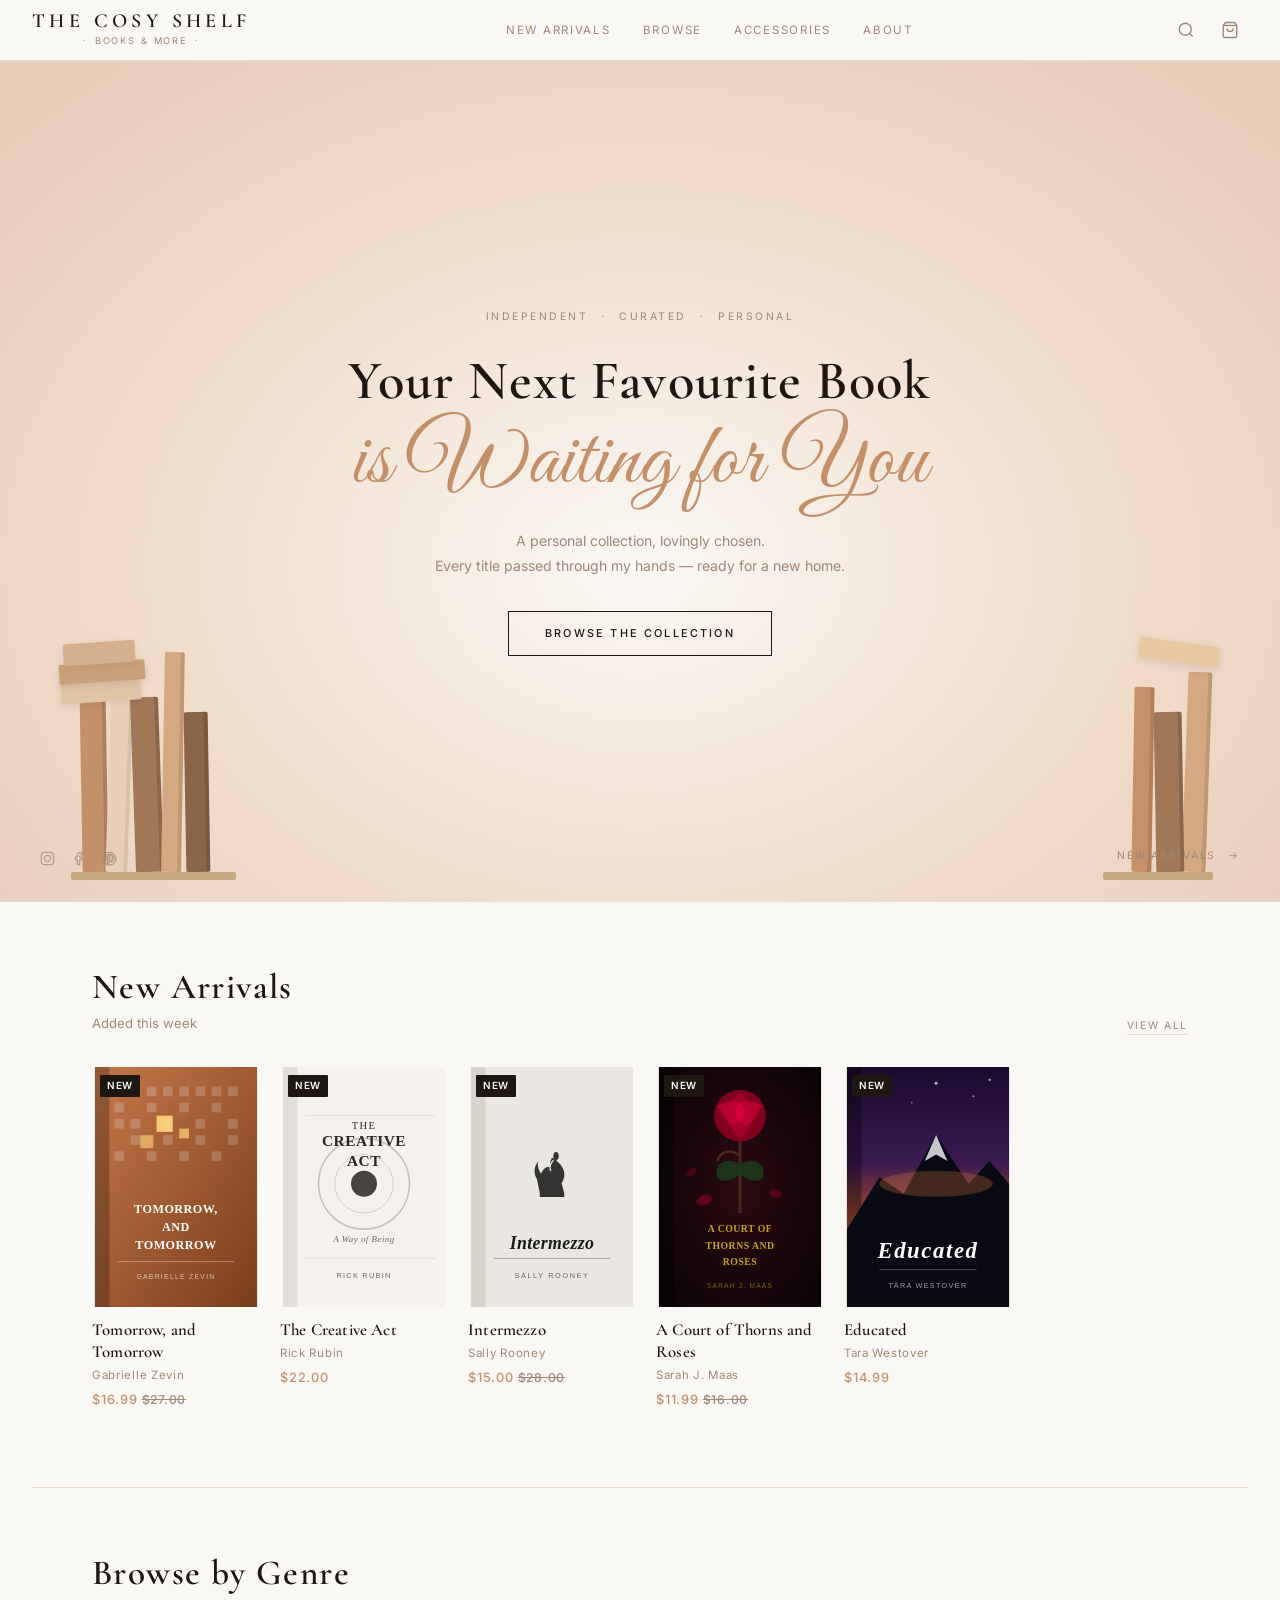
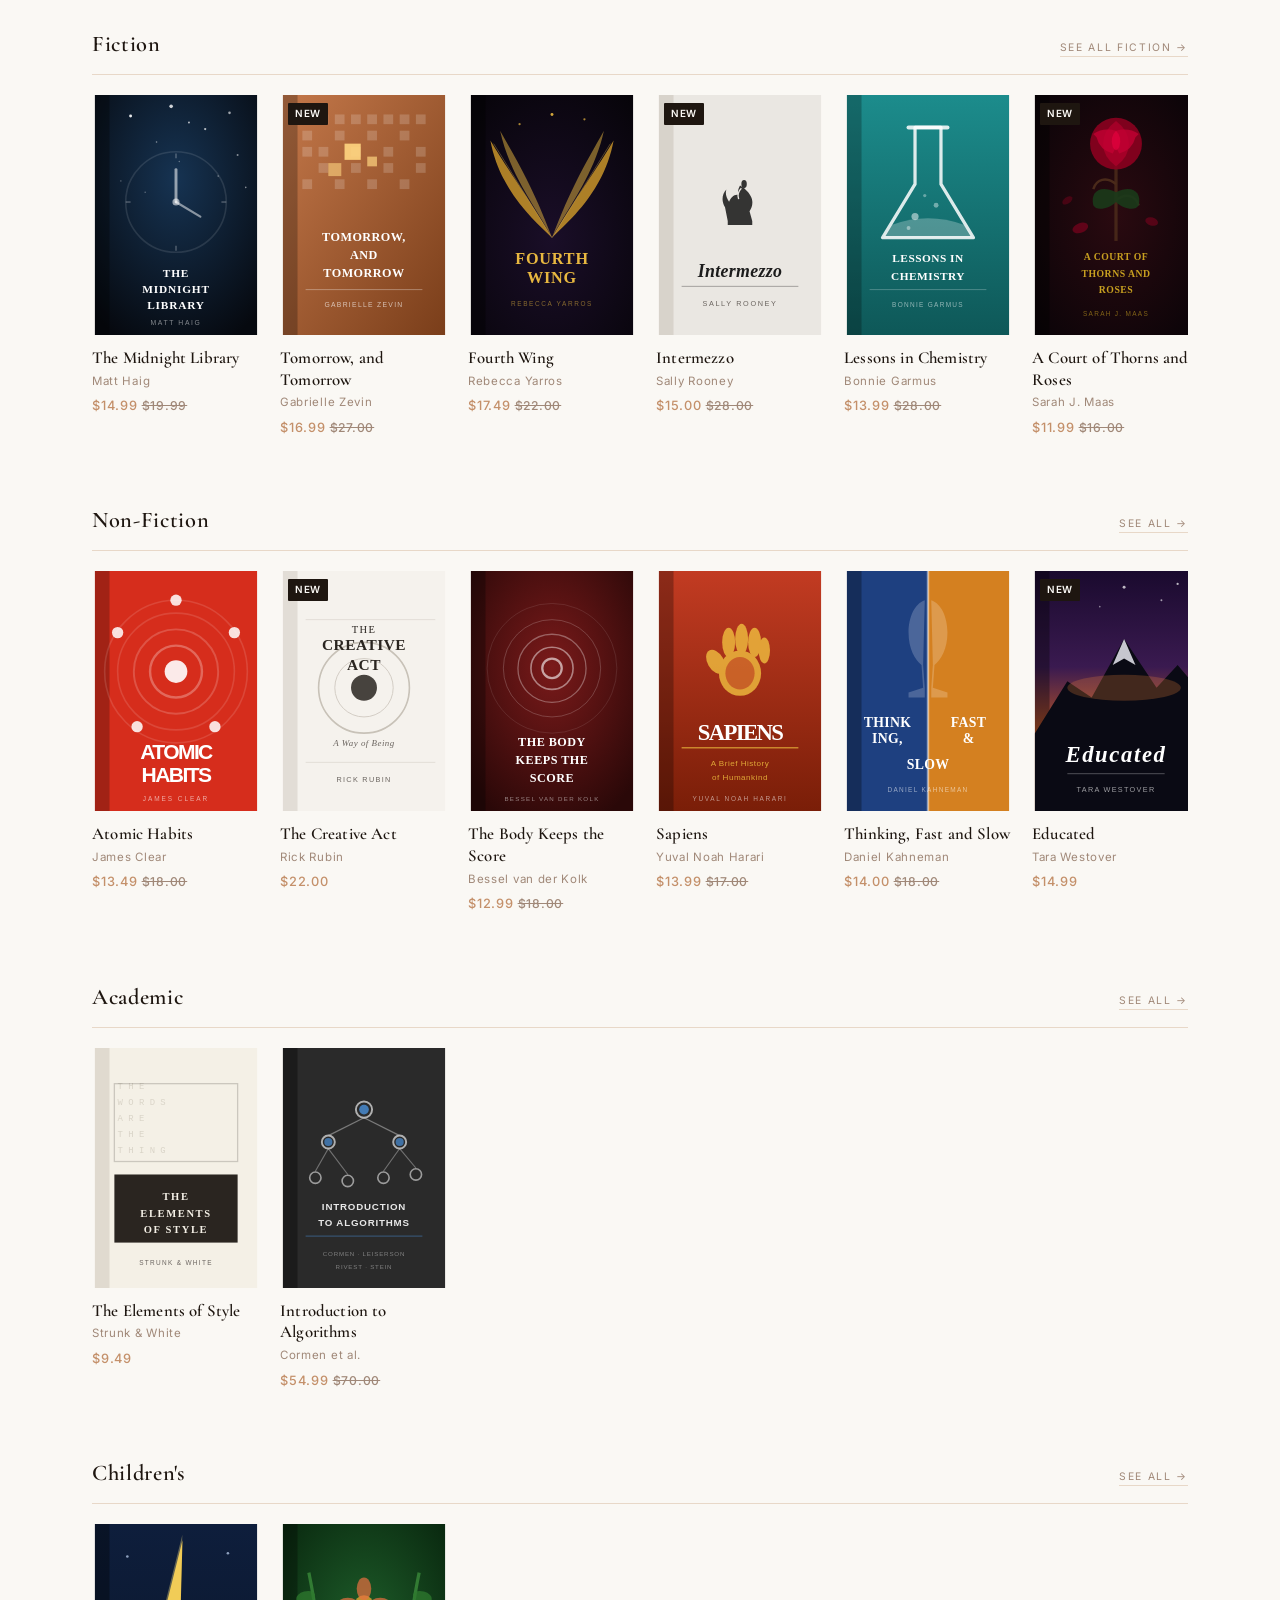
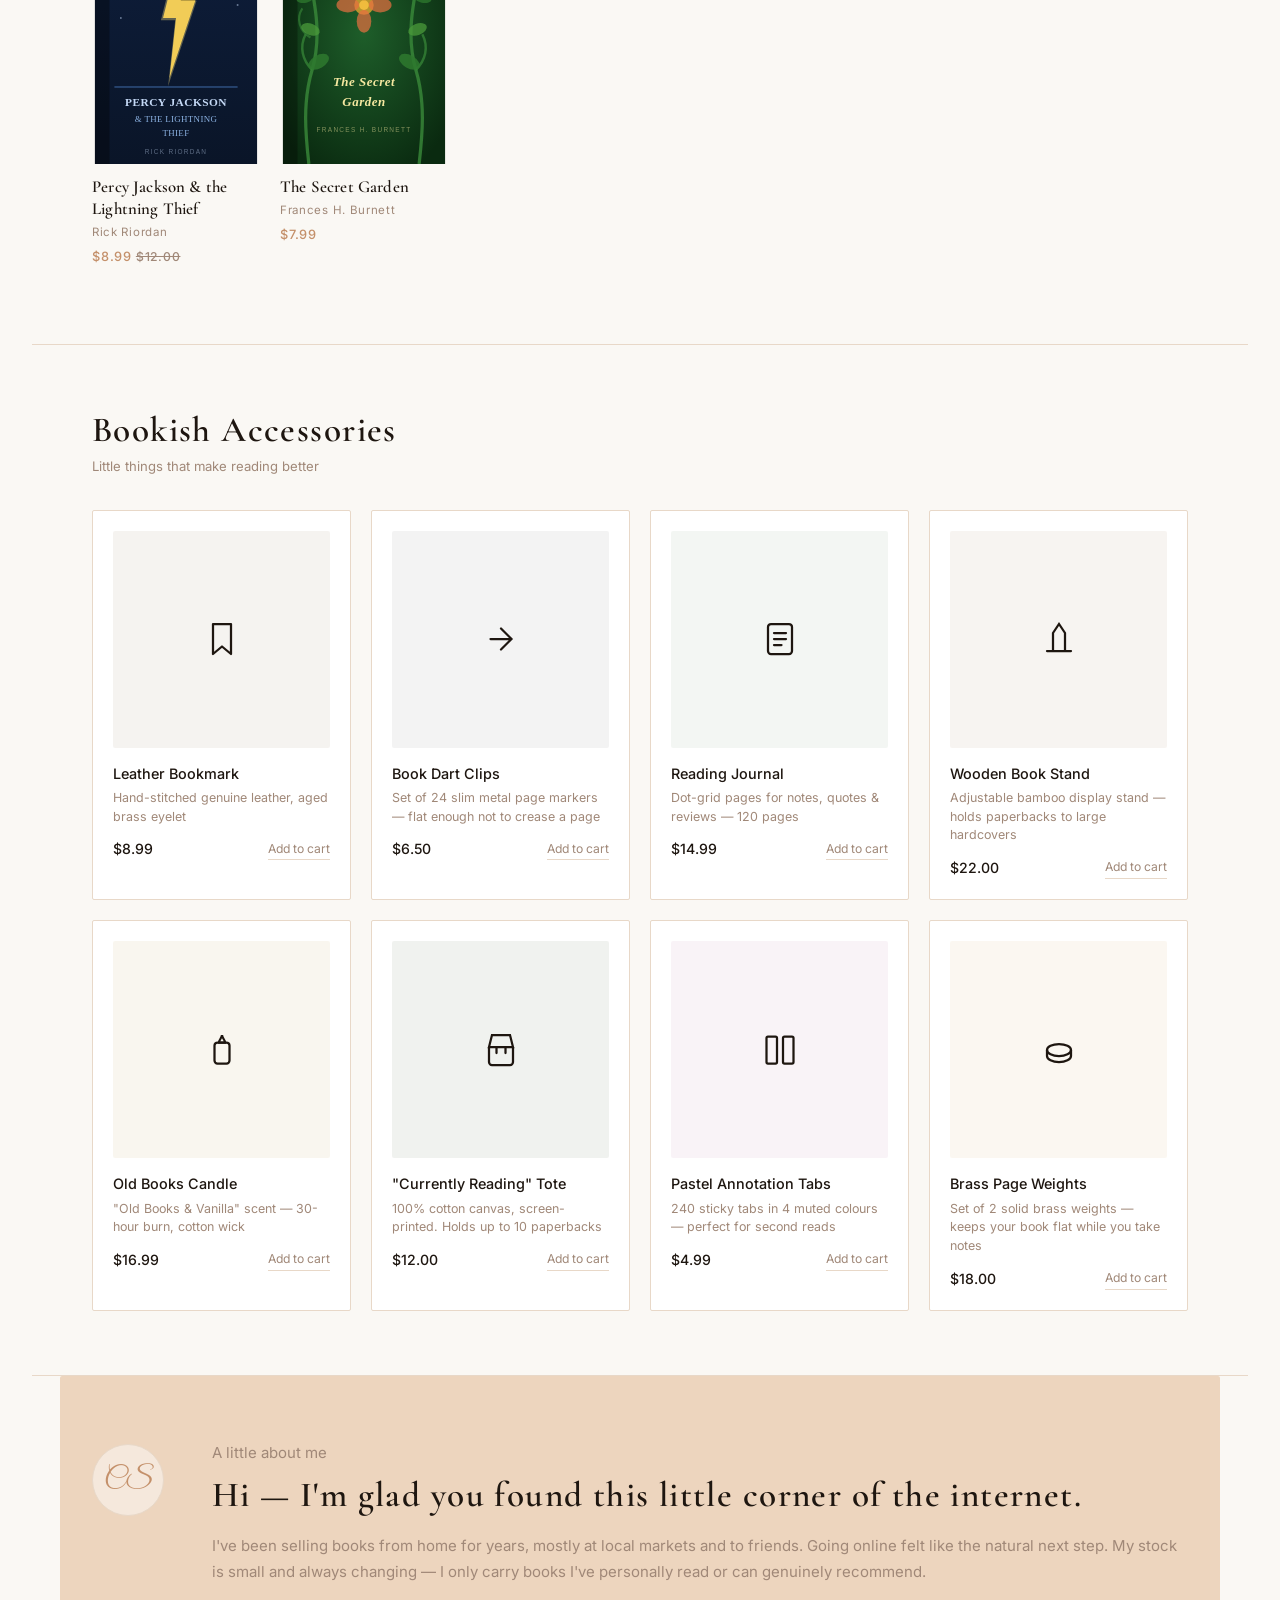
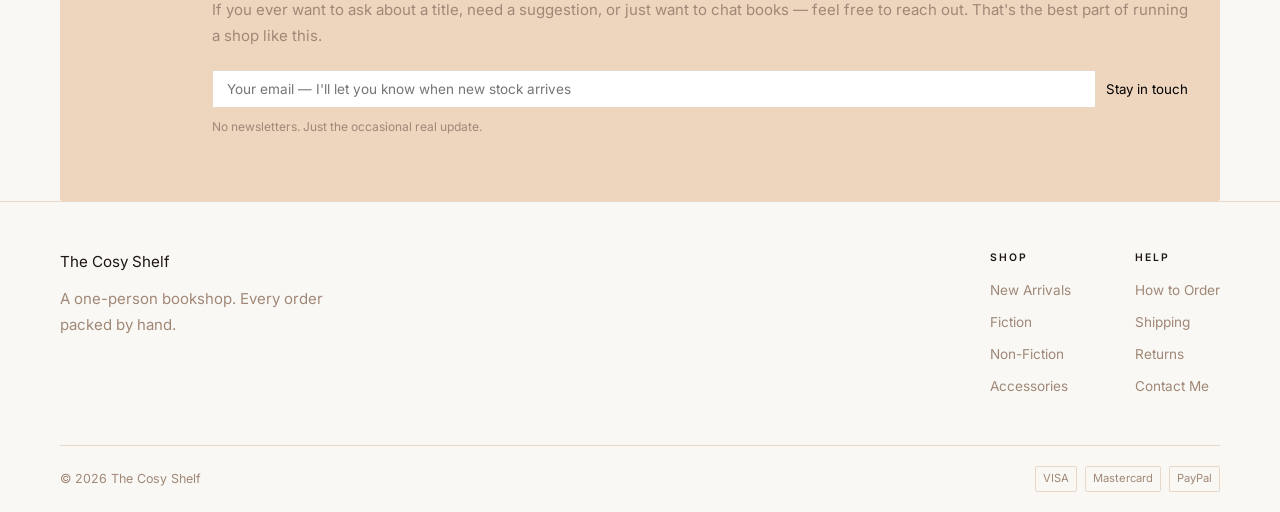
==== index.html @ 26c09273 "Add files via upload" ====
<!DOCTYPE html>
<html lang="en">
<head>
  <meta charset="UTF-8" />
  <meta name="viewport" content="width=device-width, initial-scale=1.0" />
  <title>The Cosy Shelf</title>
  <link rel="stylesheet" href="style.css" />
  <link rel="preconnect" href="https://fonts.googleapis.com" />
  <link rel="preconnect" href="https://fonts.gstatic.com" crossorigin />
  <link href="https://fonts.googleapis.com/css2?family=Cormorant+Garamond:ital,wght@0,400;0,500;0,600;0,700;1,400;1,600&family=Great+Vibes&family=Inter:wght@300;400;500&display=swap" rel="stylesheet" />
</head>
<body>

<!-- ======== HEADER ======== -->
<header class="header" id="header">
  <div class="header-inner">
    <button class="hamburger" id="hamburger" aria-label="Toggle menu">
      <span></span><span></span>
    </button>
    <a href="#home" class="logo">
      <span class="logo-main">The Cosy Shelf</span>
      <span class="logo-sub">&middot;&ensp;Books &amp; More&ensp;&middot;</span>
    </a>
    <nav class="nav" id="nav">
      <a href="#new-arrivals" class="nav-link">New Arrivals</a>
      <a href="#genres" class="nav-link">Browse</a>
      <a href="#accessories" class="nav-link">Accessories</a>
      <a href="#about" class="nav-link">About</a>
    </nav>
    <div class="header-right">
      <button class="icon-btn search-toggle" id="searchToggle" aria-label="Search">
        <svg width="18" height="18" viewBox="0 0 24 24" fill="none" stroke="currentColor" stroke-width="1.8"><circle cx="11" cy="11" r="8"/><path d="M21 21l-4.3-4.3"/></svg>
      </button>
      <button class="icon-btn cart-toggle" id="cartToggle" aria-label="Cart">
        <svg width="18" height="18" viewBox="0 0 24 24" fill="none" stroke="currentColor" stroke-width="1.8"><path d="M6 2L3 6v14a2 2 0 0 0 2 2h14a2 2 0 0 0 2-2V6l-3-4z"/><line x1="3" y1="6" x2="21" y2="6"/><path d="M16 10a4 4 0 0 1-8 0"/></svg>
        <span class="cart-badge" id="cartBadge"></span>
      </button>
    </div>
  </div>
  <!-- Search bar (inline, not overlay) -->
  <div class="search-bar" id="searchBar">
    <div class="search-bar-inner">
      <svg width="16" height="16" viewBox="0 0 24 24" fill="none" stroke="currentColor" stroke-width="1.8"><circle cx="11" cy="11" r="8"/><path d="M21 21l-4.3-4.3"/></svg>
      <input type="text" id="searchInput" placeholder="Search by title or author…" autocomplete="off" />
      <button id="searchClose">Done</button>
    </div>
    <div class="search-results" id="searchResults"></div>
  </div>
</header>

<div class="mobile-overlay" id="mobileOverlay"></div>

<!-- ======== HERO ======== -->
<section class="hero" id="home">

  <!-- Left book cluster decoration -->
  <div class="hero-deco-left" aria-hidden="true">
    <div class="hb hb-1"></div>
    <div class="hb hb-2"></div>
    <div class="hb hb-3"></div>
    <div class="hb hb-4"></div>
    <div class="hb hb-5"></div>
    <div class="hb hb-shelf"></div>
    <div class="hb hb-stack-a"></div>
    <div class="hb hb-stack-b"></div>
    <div class="hb hb-stack-c"></div>
  </div>

  <!-- Right book decoration -->
  <div class="hero-deco-right" aria-hidden="true">
    <div class="hb hbr-1"></div>
    <div class="hb hbr-2"></div>
    <div class="hb hbr-3"></div>
    <div class="hb hbr-shelf"></div>
    <div class="hb hbr-lean"></div>
  </div>

  <!-- Centre content -->
  <div class="hero-center">
    <p class="hero-eyebrow">Independent &ensp;·&ensp; Curated &ensp;·&ensp; Personal</p>
    <h1 class="hero-title">
      Your Next Favourite Book
      <em>is Waiting for You</em>
    </h1>
    <p class="hero-body">A personal collection, lovingly chosen.<br/>Every title passed through my hands — ready for a new home.</p>
    <a href="#new-arrivals" class="hero-btn">Browse the Collection</a>
  </div>

  <!-- Bottom-left social -->
  <div class="hero-social">
    <a href="#" class="hero-social-link" aria-label="Instagram">
      <svg width="15" height="15" viewBox="0 0 24 24" fill="none" stroke="currentColor" stroke-width="1.6"><rect x="2" y="2" width="20" height="20" rx="5"/><circle cx="12" cy="12" r="5"/><circle cx="17.5" cy="6.5" r="1" fill="currentColor" stroke="none"/></svg>
    </a>
    <a href="#" class="hero-social-link" aria-label="Facebook">
      <svg width="15" height="15" viewBox="0 0 24 24" fill="none" stroke="currentColor" stroke-width="1.6"><path d="M18 2h-3a5 5 0 0 0-5 5v3H7v4h3v8h4v-8h3l1-4h-4V7a1 1 0 0 1 1-1h3z"/></svg>
    </a>
    <a href="#" class="hero-social-link" aria-label="Pinterest">
      <svg width="15" height="15" viewBox="0 0 24 24" fill="none" stroke="currentColor" stroke-width="1.6"><path d="M12 2C6.48 2 2 6.48 2 12c0 4.24 2.65 7.86 6.39 9.29-.09-.78-.17-1.98.03-2.83.19-.77 1.27-5.37 1.27-5.37s-.32-.65-.32-1.61c0-1.51.88-2.63 1.97-2.63.93 0 1.38.7 1.38 1.54 0 .94-.6 2.34-.9 3.64-.26 1.09.54 1.97 1.6 1.97 1.91 0 3.19-2.46 3.19-5.38 0-2.22-1.49-3.88-4.18-3.88-3.04 0-4.94 2.27-4.94 4.8 0 .87.26 1.48.66 1.96.18.22.21.31.14.56-.05.18-.16.62-.21.79-.07.26-.27.35-.5.26-1.4-.58-2.05-2.12-2.05-3.85 0-2.86 2.41-6.3 7.2-6.3 3.87 0 6.43 2.81 6.43 5.82 0 3.99-2.2 6.95-5.45 6.95-1.09 0-2.12-.59-2.48-1.25l-.72 2.78c-.26.99-.77 1.99-1.24 2.74.93.29 1.92.45 2.95.45 5.52 0 10-4.48 10-10S17.52 2 12 2z"/></svg>
    </a>
  </div>

  <!-- Bottom-right cue -->
  <a href="#new-arrivals" class="hero-corner-link">New Arrivals &ensp;→</a>

</section>

<!-- ======== NEW ARRIVALS ======== -->
<section class="section" id="new-arrivals">
  <div class="section-head">
    <div>
      <h2 class="section-title">New Arrivals</h2>
      <p class="section-sub">Added this week</p>
    </div>
    <button class="see-all" data-filter="new">View all</button>
  </div>
  <div class="shelf-scroll" id="newArrivalsShelf"></div>
</section>

<hr class="divider" />

<!-- ======== GENRES ======== -->
<section class="section" id="genres">
  <div class="section-head">
    <h2 class="section-title">Browse by Genre</h2>
  </div>

  <!-- Fiction -->
  <div class="genre-block" id="genre-fiction">
    <div class="genre-head">
      <h3 class="genre-title">Fiction</h3>
      <button class="see-all" data-filter="fiction">See all fiction →</button>
    </div>
    <div class="shelf-scroll" id="shelf-fiction"></div>
  </div>

  <!-- Non-Fiction -->
  <div class="genre-block" id="genre-nonfiction">
    <div class="genre-head">
      <h3 class="genre-title">Non-Fiction</h3>
      <button class="see-all" data-filter="nonfiction">See all →</button>
    </div>
    <div class="shelf-scroll" id="shelf-nonfiction"></div>
  </div>

  <!-- Academic -->
  <div class="genre-block" id="genre-academic">
    <div class="genre-head">
      <h3 class="genre-title">Academic</h3>
      <button class="see-all" data-filter="academic">See all →</button>
    </div>
    <div class="shelf-scroll" id="shelf-academic"></div>
  </div>

  <!-- Children's -->
  <div class="genre-block" id="genre-children">
    <div class="genre-head">
      <h3 class="genre-title">Children's</h3>
      <button class="see-all" data-filter="children">See all →</button>
    </div>
    <div class="shelf-scroll" id="shelf-children"></div>
  </div>
</section>

<!-- ======== ALL BOOKS (shown when "See all" is clicked) ======== -->
<section class="section hidden" id="all-books-section">
  <div class="section-head">
    <div>
      <h2 class="section-title" id="allBooksTitle">All Books</h2>
    </div>
    <button class="see-all" id="backToGenres">← Back</button>
  </div>
  <div class="books-grid" id="allBooksGrid"></div>
</section>

<hr class="divider" />

<!-- ======== ACCESSORIES ======== -->
<section class="section" id="accessories">
  <div class="section-head">
    <div>
      <h2 class="section-title">Bookish Accessories</h2>
      <p class="section-sub">Little things that make reading better</p>
    </div>
  </div>
  <div class="accessories-grid" id="accessoriesGrid"></div>
</section>

<hr class="divider" />

<!-- ======== ABOUT ======== -->
<section class="section about-section" id="about">
  <div class="about-inner">
    <div class="about-initials">CS</div>
    <div class="about-content">
      <p class="hero-label">A little about me</p>
      <h2 class="section-title" style="text-align:left;margin-bottom:16px">Hi — I'm glad you found this little corner of the internet.</h2>
      <p>I've been selling books from home for years, mostly at local markets and to friends. Going online felt like the natural next step. My stock is small and always changing — I only carry books I've personally read or can genuinely recommend.</p>
      <p style="margin-top:12px">If you ever want to ask about a title, need a suggestion, or just want to chat books — feel free to reach out. That's the best part of running a shop like this.</p>
      <form class="about-form" id="newsletterForm">
        <input type="email" placeholder="Your email — I'll let you know when new stock arrives" required />
        <button type="submit">Stay in touch</button>
      </form>
      <p class="form-note">No newsletters. Just the occasional real update.</p>
    </div>
  </div>
</section>

<!-- ======== FOOTER ======== -->
<footer class="footer">
  <div class="footer-inner">
    <div class="footer-left">
      <span class="logo" style="font-size:.95rem">The Cosy Shelf</span>
      <p>A one-person bookshop. Every order packed by hand.</p>
    </div>
    <div class="footer-links">
      <div class="footer-col">
        <h4>Shop</h4>
        <a href="#new-arrivals">New Arrivals</a>
        <a href="#genres">Fiction</a>
        <a href="#genres">Non-Fiction</a>
        <a href="#accessories">Accessories</a>
      </div>
      <div class="footer-col">
        <h4>Help</h4>
        <a href="#">How to Order</a>
        <a href="#">Shipping</a>
        <a href="#">Returns</a>
        <a href="#">Contact Me</a>
      </div>
    </div>
  </div>
  <div class="footer-bottom">
    <span>&copy; 2026 The Cosy Shelf</span>
    <div class="pay-icons">
      <span>VISA</span><span>Mastercard</span><span>PayPal</span>
    </div>
  </div>
</footer>

<!-- ======== CART SIDEBAR ======== -->
<div class="cart-overlay" id="cartOverlay"></div>
<aside class="cart-sidebar" id="cartSidebar">
  <div class="cart-header">
    <h3>Cart (<span id="cartCount">0</span>)</h3>
    <button id="cartClose" aria-label="Close">
      <svg width="20" height="20" viewBox="0 0 24 24" fill="none" stroke="currentColor" stroke-width="1.8"><path d="M18 6 6 18M6 6l12 12"/></svg>
    </button>
  </div>
  <div class="cart-body" id="cartBody">
    <div class="cart-empty" id="cartEmpty">
      <p>Your cart is empty.</p>
      <button class="btn-primary" onclick="closeCart()">Continue browsing</button>
    </div>
    <div id="cartItems"></div>
  </div>
  <div class="cart-footer" id="cartFooter" style="display:none">
    <div class="cart-row"><span>Subtotal</span><strong id="cartSubtotal">$0.00</strong></div>
    <p class="cart-note">I pack every order myself — expect a personal touch.</p>
    <button class="btn-primary btn-full" id="checkoutBtn">Checkout</button>
    <button class="btn-ghost btn-full" onclick="closeCart()">Keep browsing</button>
  </div>
</aside>

<!-- ======== PRODUCT MODAL ======== -->
<div class="modal-overlay" id="modalOverlay">
  <div class="product-modal" id="productModal">
    <button class="modal-close" id="modalClose">
      <svg width="20" height="20" viewBox="0 0 24 24" fill="none" stroke="currentColor" stroke-width="1.8"><path d="M18 6 6 18M6 6l12 12"/></svg>
    </button>
    <div id="modalContent"></div>
  </div>
</div>

<!-- ======== CHECKOUT MODAL ======== -->
<div class="modal-overlay checkout-overlay" id="checkoutOverlay">
  <div class="product-modal checkout-modal" id="checkoutModal">
    <button class="modal-close" id="checkoutClose">
      <svg width="20" height="20" viewBox="0 0 24 24" fill="none" stroke="currentColor" stroke-width="1.8"><path d="M18 6 6 18M6 6l12 12"/></svg>
    </button>
    <div class="checkout-inner">
      <div class="step-bar">
        <span class="step-dot active" id="dot-1"></span>
        <span class="step-line"></span>
        <span class="step-dot" id="dot-2"></span>
        <span class="step-line"></span>
        <span class="step-dot" id="dot-3"></span>
      </div>
      <!-- Step 1: Shipping -->
      <div id="co-step-1">
        <h3>Shipping details</h3>
        <form class="co-form" id="shippingForm">
          <div class="field-row">
            <div class="field"><label>First name</label><input type="text" placeholder="Jane" required /></div>
            <div class="field"><label>Last name</label><input type="text" placeholder="Smith" required /></div>
          </div>
          <div class="field"><label>Email</label><input type="email" placeholder="jane@example.com" required /></div>
          <div class="field"><label>Address</label><input type="text" placeholder="12 Reading Lane" required /></div>
          <div class="field-row">
            <div class="field"><label>City</label><input type="text" placeholder="London" required /></div>
            <div class="field"><label>Postcode</label><input type="text" placeholder="EC1A 1BB" required /></div>
          </div>
          <div class="field"><label>Country</label>
            <select><option>United Kingdom</option><option>United States</option><option>Canada</option><option>Australia</option><option>Ireland</option></select>
          </div>
          <div class="co-shipping-opts">
            <label class="co-opt selected"><input type="radio" name="ship" checked /><span><strong>Standard</strong><em>5–7 days</em></span><strong>Free</strong></label>
            <label class="co-opt"><input type="radio" name="ship" /><span><strong>Express</strong><em>2–3 days</em></span><strong>$6.99</strong></label>
          </div>
          <button type="submit" class="btn-primary btn-full">Continue →</button>
        </form>
      </div>
      <!-- Step 2: Payment -->
      <div id="co-step-2" class="hidden">
        <h3>Payment</h3>
        <form class="co-form" id="paymentForm">
          <div class="field"><label>Name on card</label><input type="text" placeholder="Jane Smith" required /></div>
          <div class="field"><label>Card number</label><input type="text" id="cardNumber" placeholder="1234 5678 9012 3456" maxlength="19" required /></div>
          <div class="field-row">
            <div class="field"><label>Expiry</label><input type="text" placeholder="MM / YY" maxlength="7" required /></div>
            <div class="field"><label>CVV</label><input type="text" placeholder="123" maxlength="4" required /></div>
          </div>
          <p class="secure-note">🔒 Secured with 256-bit SSL</p>
          <div class="co-nav">
            <button type="button" class="btn-ghost" onclick="goToStep(1)">← Back</button>
            <button type="submit" class="btn-primary">Review order →</button>
          </div>
        </form>
      </div>
      <!-- Step 3: Review -->
      <div id="co-step-3" class="hidden">
        <h3>Review &amp; place order</h3>
        <div id="orderReview"></div>
        <div class="order-totals">
          <div class="co-row"><span>Subtotal</span><span id="reviewSub"></span></div>
          <div class="co-row"><span>Shipping</span><span>Free</span></div>
          <div class="co-row total"><span>Total</span><span id="reviewTotal"></span></div>
        </div>
        <div class="co-nav">
          <button type="button" class="btn-ghost" onclick="goToStep(2)">← Back</button>
          <button type="button" class="btn-primary" id="placeOrderBtn">Place order</button>
        </div>
      </div>
      <!-- Success -->
      <div id="co-success" class="hidden">
        <div class="co-success-inner">
          <div class="success-check">✓</div>
          <h3>Order placed!</h3>
          <p>Thank you — I'll pack your books carefully and send a confirmation to your email. Order reference: <strong id="orderRef"></strong></p>
          <button class="btn-primary" onclick="closeCheckout()">Back to shop</button>
        </div>
      </div>
    </div>
  </div>
</div>

<!-- ======== TOAST ======== -->
<div class="toast" id="toast"></div>

<script src="script.js"></script>
</body>
</html>
---- style.css ----
/* ============================================
   THE COSY SHELF — MINIMAL STYLESHEET
   ============================================ */

:root {
  --bg:        #FAF8F4;
  --bg-alt:    #EDD5BE;
  --text:      #1E1610;
  --muted:     #A08878;
  --border:    #E8D8C8;
  --accent:    #C4906A;
  --accent-bg: #F5E8DC;
  --white:     #FFFFFF;
  --header-h:  60px;
  --font-serif:   'Cormorant Garamond', Georgia, serif;
  --font-script:  'Great Vibes', cursive;
  --font-sans:    'Inter', system-ui, sans-serif;
  --ease:       .2s ease;
}

*, *::before, *::after { box-sizing: border-box; margin: 0; padding: 0; }
html { scroll-behavior: smooth; }
body {
  font-family: var(--font-sans);
  background: var(--bg);
  color: var(--text);
  font-size: 15px;
  line-height: 1.6;
  -webkit-font-smoothing: antialiased;
}
a { text-decoration: none; color: inherit; }
ul { list-style: none; }
button { cursor: pointer; font-family: inherit; border: none; background: none; }
input, select { font-family: inherit; }
p { color: var(--muted); line-height: 1.75; }

/* ============================================
   LAYOUT
   ============================================ */
.container { max-width: 1160px; margin: 0 auto; padding: 0 32px; }
.section { padding: 64px 32px; max-width: 1160px; margin: 0 auto; }
.hidden { display: none !important; }

/* ============================================
   HEADER
   ============================================ */
.header {
  position: sticky; top: 0; z-index: 900;
  background: rgba(250,248,244,.97);
  backdrop-filter: blur(8px);
  border-bottom: 1px solid var(--border);
}
.header-inner {
  display: flex; align-items: center;
  height: var(--header-h);
  padding: 0 32px;
  gap: 40px;
}

.logo {
  display: flex; flex-direction: column; align-items: center;
  gap: 3px; flex-shrink: 0; text-decoration: none;
}
.logo-main {
  font-family: var(--font-serif);
  font-size: 1.25rem; font-weight: 600;
  letter-spacing: .22em; text-transform: uppercase;
  color: var(--text); line-height: 1;
}
.logo-sub {
  font-family: var(--font-sans);
  font-size: .58rem; letter-spacing: .2em;
  color: var(--muted); text-transform: uppercase;
}

.nav {
  display: flex; align-items: center; gap: 32px; flex: 1;
  justify-content: center;
}
.nav-link {
  font-size: .72rem; font-weight: 400; color: var(--muted);
  letter-spacing: .15em; text-transform: uppercase;
  transition: color var(--ease); position: relative;
}
.nav-link::after {
  content: ''; position: absolute;
  bottom: -3px; left: 0; right: 0; height: 1px;
  background: var(--text); transform: scaleX(0);
  transition: transform var(--ease); transform-origin: left;
}
.nav-link:hover { color: var(--text); }
.nav-link:hover::after { transform: scaleX(1); }

.header-right { display: flex; align-items: center; gap: 8px; margin-left: auto; }
.icon-btn {
  width: 36px; height: 36px; display: flex; align-items: center; justify-content: center;
  color: var(--muted); border-radius: 4px;
  transition: color var(--ease), background var(--ease);
  position: relative;
}
.icon-btn:hover { color: var(--text); background: var(--bg-alt); }
.cart-badge {
  position: absolute; top: 4px; right: 4px;
  width: 14px; height: 14px; border-radius: 50%;
  background: var(--text); color: var(--bg);
  font-size: .6rem; font-weight: 600;
  display: none; align-items: center; justify-content: center;
}
.cart-badge.visible { display: flex; }

/* Hamburger */
.hamburger {
  display: none; flex-direction: column;
  gap: 6px; padding: 6px; margin-right: -6px;
}
.hamburger span {
  display: block; width: 20px; height: 1.5px;
  background: var(--text); border-radius: 2px; transition: all var(--ease);
}
.hamburger.open span:first-child { transform: translateY(7.5px) rotate(45deg); }
.hamburger.open span:last-child  { transform: translateY(-7.5px) rotate(-45deg); }

/* Search bar */
.search-bar {
  border-top: 1px solid var(--border); background: var(--white);
  max-height: 0; overflow: hidden;
  transition: max-height .3s ease, padding .3s ease;
}
.search-bar.open { max-height: 400px; }
.search-bar-inner {
  display: flex; align-items: center; gap: 12px;
  padding: 12px 32px;
}
.search-bar-inner svg { color: var(--muted); flex-shrink: 0; }
.search-bar-inner input {
  flex: 1; border: none; outline: none;
  font-size: .9rem; background: transparent; color: var(--text);
}
.search-bar-inner input::placeholder { color: var(--muted); }
.search-bar-inner button {
  font-size: .8rem; color: var(--muted);
  border-bottom: 1px solid var(--border); padding-bottom: 1px;
  transition: color var(--ease);
}
.search-bar-inner button:hover { color: var(--text); }
.search-results { padding: 0 32px 16px; display: flex; flex-direction: column; gap: 2px; }
.search-result-item {
  display: flex; align-items: center; gap: 14px;
  padding: 10px 0; border-bottom: 1px solid var(--border);
  cursor: pointer; transition: color var(--ease);
}
.search-result-item:last-child { border-bottom: none; }
.search-result-item:hover { color: var(--accent); }
.search-result-cover { width: 28px; height: 40px; border-radius: 2px; overflow: hidden; flex-shrink: 0; }
.search-result-info { flex: 1; }
.search-result-title { font-weight: 500; font-size: .88rem; }
.search-result-author { font-size: .78rem; color: var(--muted); }
.search-result-price { font-weight: 500; font-size: .85rem; }

/* Mobile overlay */
.mobile-overlay {
  display: none; position: fixed; inset: 0;
  background: rgba(0,0,0,.3); z-index: 700;
}
.mobile-overlay.open { display: block; }

/* ============================================
   BUTTONS
   ============================================ */
.btn-primary {
  display: inline-block; padding: 12px 32px;
  background: var(--accent); color: var(--white);
  font-size: .7rem; font-weight: 500; letter-spacing: .18em;
  text-transform: uppercase; border-radius: 0; cursor: pointer;
  transition: opacity var(--ease), background var(--ease);
  border: 1.5px solid var(--accent);
}
.btn-primary:hover { opacity: .82; }
.btn-ghost {
  display: inline-block; padding: 12px 32px;
  background: transparent; color: var(--accent);
  border: 1.5px solid var(--accent); font-size: .7rem;
  font-weight: 500; letter-spacing: .18em; text-transform: uppercase;
  border-radius: 0; cursor: pointer;
  transition: background var(--ease), color var(--ease);
}
.btn-ghost:hover { background: var(--accent); color: var(--white); }
.btn-text {
  display: inline-flex; align-items: center;
  font-size: .7rem; letter-spacing: .15em; text-transform: uppercase;
  color: var(--muted); border-bottom: 1px solid var(--border);
  padding-bottom: 2px; transition: color var(--ease), border-color var(--ease);
}
.btn-text:hover { color: var(--accent); border-color: var(--accent); }
.btn-full { width: 100%; text-align: center; }

/* ============================================
   SECTIONS
   ============================================ */
.section-head {
  display: flex; align-items: flex-end; justify-content: space-between;
  margin-bottom: 32px;
}
.section-title {
  font-family: var(--font-serif);
  font-size: clamp(1.6rem, 3vw, 2.2rem);
  font-weight: 600; color: var(--text); line-height: 1.2;
  letter-spacing: .04em;
}
.section-sub { font-size: .82rem; color: var(--muted); margin-top: 4px; }
.see-all {
  font-size: .65rem; letter-spacing: .16em; text-transform: uppercase;
  color: var(--muted); border-bottom: 1px solid var(--border);
  padding-bottom: 2px; white-space: nowrap; margin-left: 16px;
  flex-shrink: 0; transition: color var(--ease), border-color var(--ease);
}
.see-all:hover { color: var(--accent); border-color: var(--accent); }

.divider { border: none; border-top: 1px solid var(--border); margin: 0 32px; }

/* ============================================
   HERO  — full-page FLEUR-style
   ============================================ */
.hero {
  position: relative;
  min-height: calc(100vh - var(--header-h));
  display: flex; align-items: center; justify-content: center;
  overflow: hidden;
  background: radial-gradient(ellipse 70% 80% at 50% 60%, #FAF8F4 0%, #F0DCCA 55%, #E8CCBA 100%);
}

/* ── Centre text block ── */
.hero-center {
  position: relative; z-index: 2;
  text-align: center; padding: 40px 20px;
  max-width: 680px;
}
.hero-eyebrow {
  font-size: .65rem; letter-spacing: .24em; text-transform: uppercase;
  color: var(--muted); margin-bottom: 24px; display: block;
}
.hero-title {
  font-family: var(--font-serif);
  font-size: clamp(2rem, 4.5vw, 3.4rem);
  font-weight: 600; line-height: 1.15; color: var(--text);
  margin-bottom: 8px; letter-spacing: .02em;
}
.hero-title em {
  font-family: var(--font-script);
  font-size: 1.6em; font-weight: 400; font-style: normal;
  color: var(--accent); display: block; line-height: 1.05;
  margin-top: 4px;
}
.hero-body {
  font-size: .88rem; color: var(--muted);
  line-height: 1.8; margin: 20px auto 32px; max-width: 420px;
}
.hero-btn {
  display: inline-block; padding: 13px 36px;
  border: 1.5px solid var(--text); color: var(--text);
  font-size: .68rem; letter-spacing: .2em; text-transform: uppercase;
  font-weight: 500; background: transparent;
  transition: background var(--ease), color var(--ease);
}
.hero-btn:hover { background: var(--text); color: var(--bg); }

/* ── Social links (bottom-left) ── */
.hero-social {
  position: absolute; bottom: 36px; left: 40px; z-index: 2;
  display: flex; align-items: center; gap: 16px;
}
.hero-social-link {
  color: var(--muted); transition: color var(--ease);
  display: flex; align-items: center;
}
.hero-social-link:hover { color: var(--accent); }

/* ── Corner scroll hint (bottom-right) ── */
.hero-corner-link {
  position: absolute; bottom: 36px; right: 40px; z-index: 2;
  font-size: .65rem; letter-spacing: .18em; text-transform: uppercase;
  color: var(--muted); transition: color var(--ease);
  border-bottom: 1px solid transparent;
}
.hero-corner-link:hover { color: var(--accent); border-bottom-color: var(--accent); }

/* ── Left book cluster ── */
.hero-deco-left {
  position: absolute; left: 4%; bottom: 0; z-index: 1;
  width: 170px; height: 100%;
}
.hero-deco-right {
  position: absolute; right: 4%; bottom: 0; z-index: 1;
  width: 150px; height: 100%;
}
.hb { position: absolute; border-radius: 2px; }

/* upright books on shelf */
.hb-1 { width: 26px; height: 190px; bottom: 30px; left: 30px; background: #C4906A; transform: rotate(-1deg); box-shadow: inset -4px 0 0 rgba(0,0,0,.12); }
.hb-2 { width: 22px; height: 210px; bottom: 30px; left: 58px; background: #E8D0B8; transform: rotate(2deg);  box-shadow: inset -4px 0 0 rgba(0,0,0,.08); }
.hb-3 { width: 28px; height: 175px; bottom: 30px; left: 82px; background: #A07858; transform: rotate(-2deg); box-shadow: inset -4px 0 0 rgba(0,0,0,.14); }
.hb-4 { width: 20px; height: 220px; bottom: 30px; left: 112px; background: #D4A880; transform: rotate(1deg);  box-shadow: inset -4px 0 0 rgba(0,0,0,.1); }
.hb-5 { width: 24px; height: 160px; bottom: 30px; left: 134px; background: #8B6548; transform: rotate(-1deg); box-shadow: inset -4px 0 0 rgba(0,0,0,.14); }
/* shelf plank */
.hb-shelf { width: 165px; height: 8px; bottom: 22px; left: 20px; background: #C4A882; border-radius: 2px; }
/* stacked horizontal books */
.hb-stack-a { width: 80px; height: 22px; bottom: 200px; left: 10px; background: #E0C4A8; transform: rotate(-4deg); box-shadow: 0 2px 8px rgba(0,0,0,.08); }
.hb-stack-b { width: 86px; height: 20px; bottom: 220px; left: 8px; background: #C8A07A; transform: rotate(-4deg); box-shadow: 0 2px 8px rgba(0,0,0,.1); }
.hb-stack-c { width: 72px; height: 22px; bottom: 238px; left: 12px; background: #D4B090; transform: rotate(-4deg); box-shadow: 0 2px 8px rgba(0,0,0,.06); }

/* right cluster */
.hbr-1 { width: 24px; height: 200px; bottom: 30px; right: 20px; background: #D4A880; transform: rotate(2deg);  box-shadow: inset -4px 0 0 rgba(0,0,0,.1); }
.hbr-2 { width: 28px; height: 160px; bottom: 30px; right: 46px; background: #A07858; transform: rotate(-1deg); box-shadow: inset -4px 0 0 rgba(0,0,0,.14); }
.hbr-3 { width: 20px; height: 185px; bottom: 30px; right: 76px; background: #C8906A; transform: rotate(1deg);  box-shadow: inset -4px 0 0 rgba(0,0,0,.12); }
.hbr-shelf { width: 110px; height: 8px; bottom: 22px; right: 16px; background: #C4A882; border-radius: 2px; }
/* leaning book */
.hbr-lean { width: 80px; height: 20px; bottom: 240px; right: 10px; background: #E8C8A0; transform: rotate(8deg); box-shadow: 0 3px 10px rgba(0,0,0,.1); }

/* ============================================
   SHELF SCROLL (horizontal book row)
   ============================================ */
.shelf-scroll {
  display: flex; gap: 20px;
  overflow-x: auto; padding-bottom: 12px;
  scroll-snap-type: x mandatory;
  scrollbar-width: none;
}
.shelf-scroll::-webkit-scrollbar { display: none; }

/* ============================================
   BOOK CARD (minimal)
   ============================================ */
.book-card {
  flex-shrink: 0; width: 168px;
  scroll-snap-align: start; cursor: pointer;
}
.book-card:hover .book-cover-inner { transform: translateY(-4px); }
.book-cover {
  width: 168px; height: 240px;
  margin-bottom: 12px; position: relative;
  border-radius: 2px; overflow: hidden;
}
.book-cover-inner {
  width: 100%; height: 100%;
  transition: transform .25s ease;
}
.book-card-badge {
  position: absolute; top: 8px; left: 8px;
  background: var(--text); color: var(--bg);
  font-size: .62rem; font-weight: 600; letter-spacing: .06em;
  text-transform: uppercase; padding: 3px 7px; border-radius: 1px;
  pointer-events: none;
}
.book-card-title {
  font-family: var(--font-serif); font-size: 1.05rem;
  font-weight: 600; color: var(--text); line-height: 1.3;
  margin-bottom: 3px; letter-spacing: .01em;
  display: -webkit-box; -webkit-line-clamp: 2; -webkit-box-orient: vertical; overflow: hidden;
}
.book-card-author { font-size: .72rem; letter-spacing: .06em; color: var(--muted); margin-bottom: 6px; }
.book-card-price { font-size: .8rem; font-weight: 500; letter-spacing: .06em; color: var(--accent); }
.book-card-orig { font-size: .76rem; color: var(--muted); text-decoration: line-through; margin-left: 4px; }

/* ============================================
   GENRE BLOCKS
   ============================================ */
.genre-block { margin-bottom: 52px; }
.genre-block:last-child { margin-bottom: 0; }
.genre-head {
  display: flex; align-items: baseline; justify-content: space-between;
  margin-bottom: 20px; border-bottom: 1px solid var(--border); padding-bottom: 12px;
}
.genre-title {
  font-family: var(--font-serif); font-size: 1.4rem;
  font-weight: 600; color: var(--text); letter-spacing: .03em;
}

/* ============================================
   ALL BOOKS GRID
   ============================================ */
.books-grid {
  display: grid;
  grid-template-columns: repeat(auto-fill, minmax(160px, 1fr));
  gap: 28px 20px;
}
.books-grid .book-card { width: 100%; }
.books-grid .book-cover { width: 100%; }

/* ============================================
   ACCESSORIES
   ============================================ */
.accessories-grid {
  display: grid;
  grid-template-columns: repeat(4, 1fr);
  gap: 20px;
}
.acc-card {
  cursor: pointer;
  border: 1px solid var(--border); border-radius: 2px;
  padding: 20px; background: var(--white);
  transition: border-color var(--ease);
}
.acc-card:hover { border-color: var(--text); }
.acc-swatch {
  width: 100%; aspect-ratio: 1/1;
  border-radius: 2px; margin-bottom: 14px;
  display: flex; align-items: center; justify-content: center;
}
.acc-swatch svg { width: 36px; height: 36px; }
.acc-name { font-weight: 500; font-size: .9rem; color: var(--text); margin-bottom: 4px; }
.acc-desc { font-size: .78rem; color: var(--muted); margin-bottom: 12px; line-height: 1.5; }
.acc-footer { display: flex; align-items: center; justify-content: space-between; }
.acc-price { font-weight: 500; font-size: .88rem; color: var(--text); }
.acc-add {
  font-size: .76rem; color: var(--muted);
  border-bottom: 1px solid var(--border); padding-bottom: 1px;
  transition: color var(--ease), border-color var(--ease);
}
.acc-add:hover { color: var(--text); border-color: var(--text); }

/* ============================================
   ABOUT
   ============================================ */
.about-section { background: var(--bg-alt); border-radius: 2px; }
.about-inner {
  display: flex; gap: 48px; align-items: flex-start;
}
.about-initials {
  width: 72px; height: 72px; border-radius: 50%;
  background: var(--accent-bg); border: 1px solid var(--border);
  display: flex; align-items: center; justify-content: center;
  font-family: var(--font-script); font-size: 1.8rem; font-weight: 400;
  color: var(--accent); flex-shrink: 0; margin-top: 4px;
}
.about-content { flex: 1; }
.about-content .hero-label { margin-bottom: 8px; }
.about-form {
  display: flex; gap: 10px; margin-top: 20px; flex-wrap: wrap;
}
.about-form input {
  flex: 1; min-width: 240px; padding: 10px 14px;
  border: 1px solid var(--border); border-radius: 2px;
  background: var(--white); font-size: .85rem; outline: none;
  transition: border-color var(--ease);
}
.about-form input:focus { border-color: var(--text); }
.form-note { font-size: .75rem; color: var(--muted); margin-top: 8px; }

/* ============================================
   FOOTER
   ============================================ */
.footer {
  border-top: 1px solid var(--border);
  padding: 48px 32px 0; margin-top: 0;
}
.footer-inner {
  display: flex; gap: 64px; justify-content: space-between;
  max-width: 1160px; margin: 0 auto; padding-bottom: 48px;
  flex-wrap: wrap;
}
.footer-left { max-width: 280px; }
.footer-left .logo { display: block; margin-bottom: 12px; }
.footer-links { display: flex; gap: 64px; }
.footer-col { display: flex; flex-direction: column; gap: 10px; }
.footer-col h4 {
  font-size: .65rem; font-weight: 600; letter-spacing: .2em;
  text-transform: uppercase; color: var(--text); margin-bottom: 4px;
}
.footer-col a { font-size: .85rem; color: var(--muted); transition: color var(--ease); }
.footer-col a:hover { color: var(--text); }
.footer-bottom {
  border-top: 1px solid var(--border); padding: 20px 0;
  max-width: 1160px; margin: 0 auto;
  display: flex; justify-content: space-between; align-items: center;
  font-size: .78rem; color: var(--muted); flex-wrap: wrap; gap: 8px;
}
.pay-icons { display: flex; gap: 8px; }
.pay-icons span {
  padding: 3px 7px; border: 1px solid var(--border);
  border-radius: 2px; font-size: .7rem; color: var(--muted);
}

/* ============================================
   CART SIDEBAR
   ============================================ */
.cart-overlay {
  position: fixed; inset: 0; background: rgba(0,0,0,.35);
  z-index: 950; opacity: 0; visibility: hidden; transition: all var(--ease);
}
.cart-overlay.open { opacity: 1; visibility: visible; }
.cart-sidebar {
  position: fixed; top: 0; right: -400px; bottom: 0; width: 400px;
  background: var(--white); z-index: 1000;
  display: flex; flex-direction: column;
  border-left: 1px solid var(--border);
  transition: right .3s ease;
}
.cart-sidebar.open { right: 0; }
.cart-header {
  display: flex; justify-content: space-between; align-items: center;
  padding: 20px 24px; border-bottom: 1px solid var(--border);
}
.cart-header h3 { font-family: var(--font-serif); font-size: 1.2rem; font-weight: 600; letter-spacing: .06em; }
.cart-header button { color: var(--muted); transition: color var(--ease); }
.cart-header button:hover { color: var(--text); }
.cart-body { flex: 1; overflow-y: auto; padding: 20px 24px; }
.cart-empty { display: flex; flex-direction: column; align-items: center; gap: 16px; padding: 48px 0; text-align: center; }
.cart-empty p { font-size: .9rem; }

.cart-item {
  display: flex; gap: 16px; padding: 16px 0; border-bottom: 1px solid var(--border);
}
.cart-item-cover { width: 48px; height: 68px; border-radius: 2px; overflow: hidden; flex-shrink: 0; }
.cart-item-info { flex: 1; min-width: 0; }
.cart-item-title { font-weight: 500; font-size: .88rem; white-space: nowrap; overflow: hidden; text-overflow: ellipsis; color: var(--text); margin-bottom: 2px; }
.cart-item-author { font-size: .76rem; margin-bottom: 10px; }
.cart-item-controls { display: flex; align-items: center; gap: 12px; }
.qty-btn {
  width: 24px; height: 24px; border: 1px solid var(--border); border-radius: 2px;
  font-size: .9rem; display: flex; align-items: center; justify-content: center;
  cursor: pointer; transition: border-color var(--ease); background: none;
}
.qty-btn:hover { border-color: var(--text); }
.qty-num { font-size: .85rem; font-weight: 500; color: var(--text); min-width: 16px; text-align: center; }
.remove-item {
  font-size: .72rem; color: var(--muted); cursor: pointer; background: none; border: none;
  border-bottom: 1px solid transparent; transition: all var(--ease);
}
.remove-item:hover { color: var(--text); border-bottom-color: var(--muted); }
.cart-item-price { font-weight: 500; font-size: .85rem; color: var(--text); white-space: nowrap; }

.cart-footer { padding: 20px 24px; border-top: 1px solid var(--border); display: flex; flex-direction: column; gap: 10px; }
.cart-row { display: flex; justify-content: space-between; font-size: .88rem; }
.cart-row strong { font-weight: 600; }
.cart-note { font-size: .76rem; color: var(--muted); line-height: 1.5; }

/* ============================================
   PRODUCT MODAL
   ============================================ */
.modal-overlay {
  position: fixed; inset: 0; background: rgba(0,0,0,.4);
  z-index: 1100; display: flex; align-items: center; justify-content: center;
  padding: 20px; opacity: 0; visibility: hidden; transition: all var(--ease);
}
.modal-overlay.open { opacity: 1; visibility: visible; }
.product-modal {
  background: var(--white); max-width: 700px; width: 100%;
  max-height: 90vh; overflow-y: auto; position: relative;
  border: 1px solid var(--border); border-radius: 2px;
  transform: translateY(16px);
  transition: transform .25s ease;
}
.modal-overlay.open .product-modal { transform: translateY(0); }
.modal-close {
  position: absolute; top: 16px; right: 16px; z-index: 10;
  width: 32px; height: 32px; display: flex; align-items: center; justify-content: center;
  color: var(--muted); border-radius: 2px; transition: color var(--ease), background var(--ease);
}
.modal-close:hover { color: var(--text); background: var(--bg-alt); }

/* modal layout */
.modal-grid { display: grid; grid-template-columns: 200px 1fr; }
.modal-cover-col { padding: 32px 16px 32px 32px; }
.modal-cover-img { width: 100%; aspect-ratio: 2/3; border-radius: 2px; overflow: hidden; }
.modal-info-col { padding: 32px 32px 32px 16px; }
.modal-tag { font-size: .72rem; text-transform: uppercase; letter-spacing: .1em; color: var(--muted); margin-bottom: 8px; }
.modal-title { font-family: var(--font-serif); font-size: 1.6rem; font-weight: 600; color: var(--text); line-height: 1.25; margin-bottom: 6px; letter-spacing: .02em; }
.modal-author { font-size: .85rem; color: var(--muted); margin-bottom: 16px; }
.modal-rating { font-size: .82rem; color: var(--muted); margin-bottom: 16px; }
.modal-stars { color: #D4AC0D; }
.modal-price-row { display: flex; align-items: baseline; gap: 10px; margin-bottom: 16px; }
.modal-price { font-size: 1.25rem; font-weight: 500; color: var(--text); }
.modal-orig { font-size: .85rem; color: var(--muted); text-decoration: line-through; }
.modal-desc { font-size: .85rem; color: var(--muted); line-height: 1.75; margin-bottom: 20px; }
.modal-meta { display: grid; grid-template-columns: 1fr 1fr; gap: 6px 16px; margin-bottom: 24px; }
.modal-meta-item { font-size: .78rem; }
.modal-meta-item span { color: var(--muted); display: block; }
.modal-meta-item strong { color: var(--text); }
.modal-btns { display: flex; gap: 10px; flex-wrap: wrap; }
.modal-btns .btn-primary, .modal-btns .btn-ghost { flex: 1; text-align: center; }

/* Accessories modal */
.acc-modal-inner { padding: 40px 32px; }
.acc-modal-swatch { width: 80px; height: 80px; border-radius: 2px; margin-bottom: 20px; display: flex; align-items: center; justify-content: center; }
.acc-modal-swatch svg { width: 36px; height: 36px; }
.acc-modal-name { font-family: var(--font-serif); font-size: 1.4rem; font-weight: 500; margin-bottom: 6px; color: var(--text); }
.acc-modal-desc { color: var(--muted); margin-bottom: 20px; }
.acc-modal-price { font-size: 1.15rem; font-weight: 500; margin-bottom: 24px; color: var(--text); }

/* ============================================
   CHECKOUT MODAL
   ============================================ */
.checkout-overlay { z-index: 1200; }
.checkout-modal { max-width: 560px; }
.checkout-inner { padding: 40px 32px; }
.checkout-inner h3 { font-family: var(--font-serif); font-size: 1.4rem; font-weight: 600; color: var(--text); margin-bottom: 24px; letter-spacing: .04em; }
.step-bar { display: flex; align-items: center; margin-bottom: 32px; }
.step-dot {
  width: 8px; height: 8px; border-radius: 50%;
  background: var(--border); transition: background var(--ease);
}
.step-dot.active { background: var(--text); }
.step-dot.done { background: var(--accent); }
.step-line { flex: 1; height: 1px; background: var(--border); margin: 0 8px; }

.co-form { display: flex; flex-direction: column; gap: 14px; }
.field { display: flex; flex-direction: column; gap: 5px; }
.field label { font-size: .78rem; font-weight: 500; color: var(--text); }
.field input, .field select {
  padding: 9px 12px; border: 1px solid var(--border); border-radius: 2px;
  font-size: .88rem; background: var(--bg); outline: none; color: var(--text);
  transition: border-color var(--ease);
}
.field input:focus, .field select:focus { border-color: var(--text); }
.field-row { display: grid; grid-template-columns: 1fr 1fr; gap: 12px; }
.co-shipping-opts { display: flex; flex-direction: column; gap: 8px; }
.co-opt {
  display: flex; align-items: center; gap: 12px;
  padding: 10px 14px; border: 1px solid var(--border); border-radius: 2px;
  cursor: pointer; transition: border-color var(--ease);
}
.co-opt input { display: none; }
.co-opt.selected { border-color: var(--text); }
.co-opt span { flex: 1; }
.co-opt span strong { display: block; font-size: .85rem; color: var(--text); }
.co-opt span em { font-style: normal; font-size: .76rem; color: var(--muted); }
.co-opt > strong { font-size: .85rem; color: var(--text); }
.secure-note { font-size: .76rem; color: var(--muted); }
.co-nav { display: flex; gap: 10px; }
.co-nav .btn-ghost, .co-nav .btn-primary { flex: 1; text-align: center; }

.order-review-list { display: flex; flex-direction: column; gap: 10px; margin-bottom: 20px; }
.review-item-row {
  display: flex; align-items: center; gap: 12px;
  background: var(--bg-alt); padding: 10px; border-radius: 2px;
}
.review-item-cover { width: 32px; height: 44px; border-radius: 2px; overflow: hidden; flex-shrink: 0; }
.review-item-name { flex: 1; font-size: .85rem; font-weight: 500; color: var(--text); }
.review-item-qty { font-size: .76rem; color: var(--muted); }
.review-item-price { font-weight: 500; font-size: .85rem; }
.order-totals { border-top: 1px solid var(--border); padding-top: 14px; display: flex; flex-direction: column; gap: 8px; margin-bottom: 24px; }
.co-row { display: flex; justify-content: space-between; font-size: .85rem; color: var(--muted); }
.co-row.total { color: var(--text); font-weight: 600; font-size: .95rem; border-top: 1px solid var(--border); padding-top: 10px; margin-top: 4px; }

.co-success-inner { text-align: center; padding: 20px 0; }
.success-check {
  width: 56px; height: 56px; border-radius: 50%;
  border: 1.5px solid var(--text);
  display: flex; align-items: center; justify-content: center;
  font-size: 1.4rem; margin: 0 auto 20px;
}
.co-success-inner h3 { font-family: var(--font-serif); font-size: 1.3rem; margin-bottom: 12px; color: var(--text); }
.co-success-inner p { font-size: .88rem; color: var(--muted); max-width: 340px; margin: 0 auto 24px; line-height: 1.7; }

/* ============================================
   TOAST
   ============================================ */
.toast {
  position: fixed; bottom: 24px; left: 50%;
  transform: translateX(-50%) translateY(60px);
  background: var(--text); color: var(--bg);
  padding: 10px 22px; border-radius: 2px;
  font-size: .82rem; z-index: 9999;
  opacity: 0; transition: all .3s ease;
  pointer-events: none; white-space: nowrap;
}
.toast.show { transform: translateX(-50%) translateY(0); opacity: 1; }

/* ============================================
   RESPONSIVE
   ============================================ */

/* ── Tablet ── */
@media (max-width: 900px) {
  .accessories-grid { grid-template-columns: repeat(2, 1fr); }
  .footer-links { gap: 40px; }
  /* Nudge hero deco inward so they don't clip */
  .hero-deco-left { left: 2%; }
  .hero-deco-right { right: 2%; }
}

/* ── Mobile ── */
@media (max-width: 768px) {
  /* Layout */
  .container { padding: 0 20px; }
  .section { padding: 48px 20px; }
  .divider { margin: 0 20px; }

  /* Header */
  .header-inner { padding: 0 20px; gap: 12px; }
  .search-bar-inner { padding: 12px 20px; }
  .search-results { padding: 0 20px 12px; }

  /* Hero — hide book decorations, adjust anchored elements */
  .hero-deco-left,
  .hero-deco-right { display: none; }
  .hero-center { padding: 56px 24px 80px; }
  .hero-social { left: 20px; bottom: 24px; gap: 12px; }
  .hero-corner-link { right: 20px; bottom: 24px; }

  /* Nav → slide-in drawer */
  .hamburger { display: flex; }
  .nav {
    position: fixed; top: 0; left: -100%; bottom: 0; width: 260px;
    background: var(--white); border-right: 1px solid var(--border);
    flex-direction: column; justify-content: flex-start; align-items: flex-start;
    padding: 80px 28px 40px; gap: 4px; z-index: 800;
    transition: left .3s ease;
  }
  .nav.open { left: 0; }
  .nav-link { padding: 10px 0; font-size: .95rem; }
  .nav-link::after { bottom: 0; }

  /* Product modal */
  .modal-grid { grid-template-columns: 1fr; }
  .modal-cover-col { padding: 24px 24px 0; }
  .modal-cover-img { max-width: 160px; }
  .modal-info-col { padding: 16px 24px 24px; }

  /* About */
  .about-inner { flex-direction: column; gap: 24px; }

  /* Footer */
  .footer-inner { flex-direction: column; gap: 32px; }
  .footer-links { gap: 32px; }
  .footer { padding: 40px 20px 0; }

  /* Cart */
  .cart-sidebar { width: 100%; right: -100%; max-width: none; }

  /* Checkout */
  .field-row { grid-template-columns: 1fr; }
  .checkout-inner { padding: 28px 20px; }
}

/* ── Small mobile ── */
@media (max-width: 480px) {
  /* Hero text */
  .hero-title { font-size: clamp(1.6rem, 8vw, 2.2rem); }
  .hero-title em { font-size: 1.35em; }
  .hero-body { font-size: .82rem; max-width: 100%; }
  .hero-corner-link { display: none; }

  /* Logo */
  .logo-main { font-size: 1.05rem; letter-spacing: .14em; }

  /* Section heads stack vertically */
  .section-head { flex-direction: column; align-items: flex-start; gap: 6px; }

  /* Books grid — 2 columns */
  .books-grid { grid-template-columns: repeat(2, 1fr); gap: 20px 12px; }

  /* Accessories */
  .accessories-grid { grid-template-columns: 1fr 1fr; }

  /* About newsletter */
  .about-form { flex-direction: column; }
  .about-form input { min-width: 0; }

  /* Footer */
  .footer-links { flex-direction: column; gap: 20px; }
  .footer-bottom { flex-direction: column; align-items: flex-start; gap: 10px; }

  /* Checkout modal */
  .checkout-inner h3 { font-size: 1.2rem; }

  /* Toast — full width on tiny screens */
  .toast { left: 16px; right: 16px; transform: translateY(60px); width: auto; white-space: normal; text-align: center; }
  .toast.show { transform: translateY(0); }
}
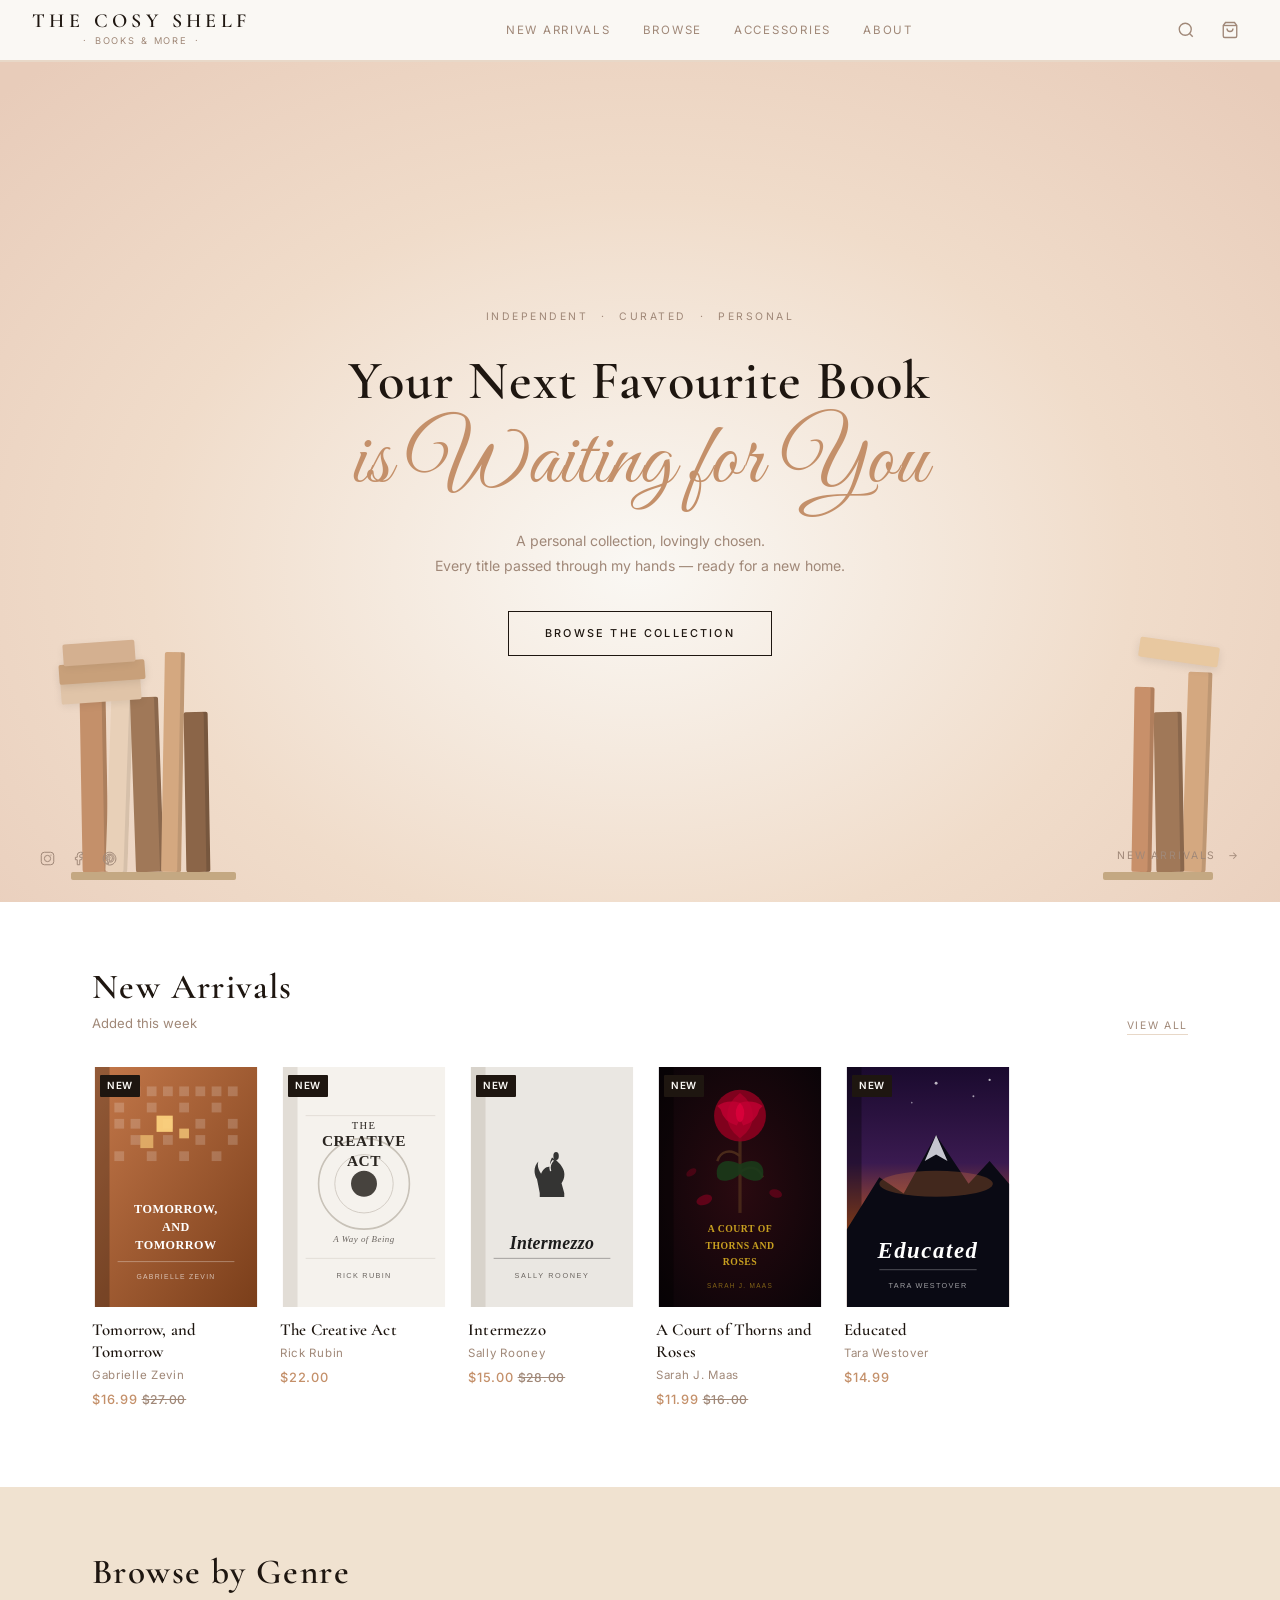
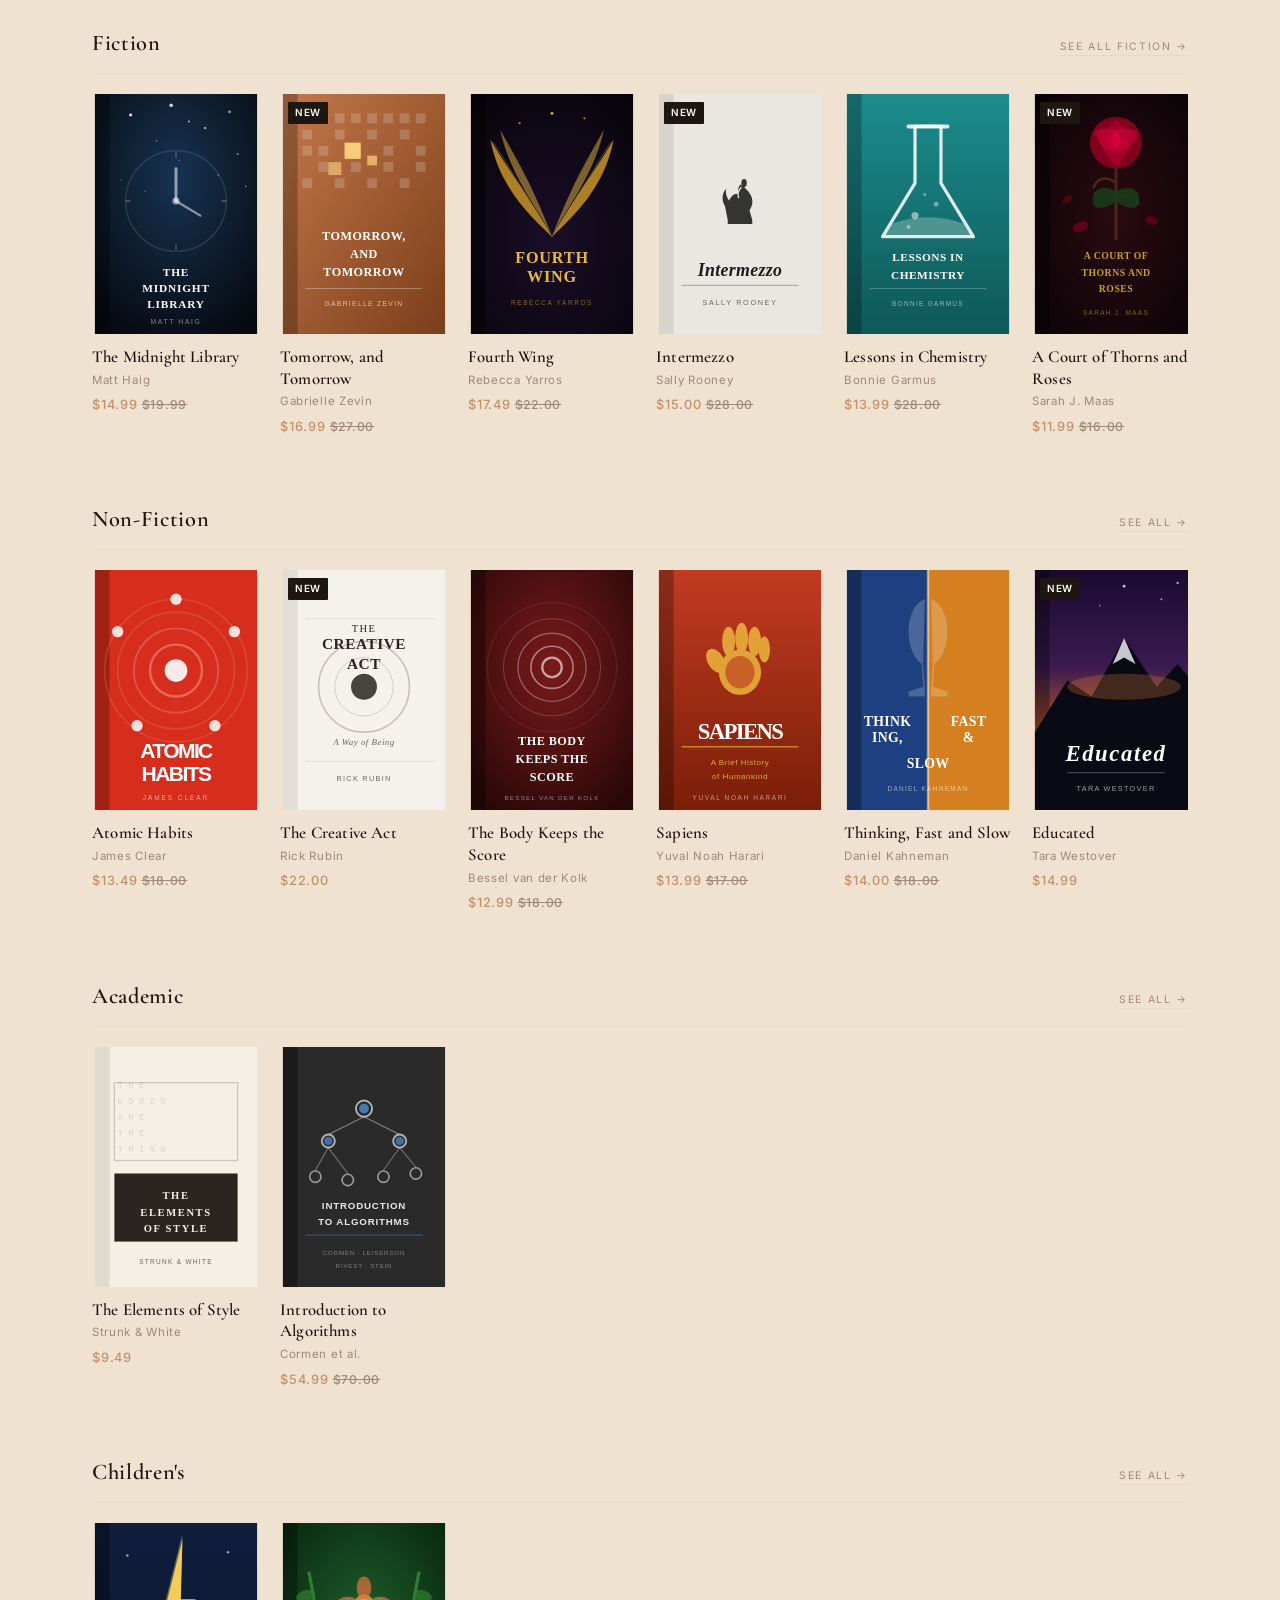
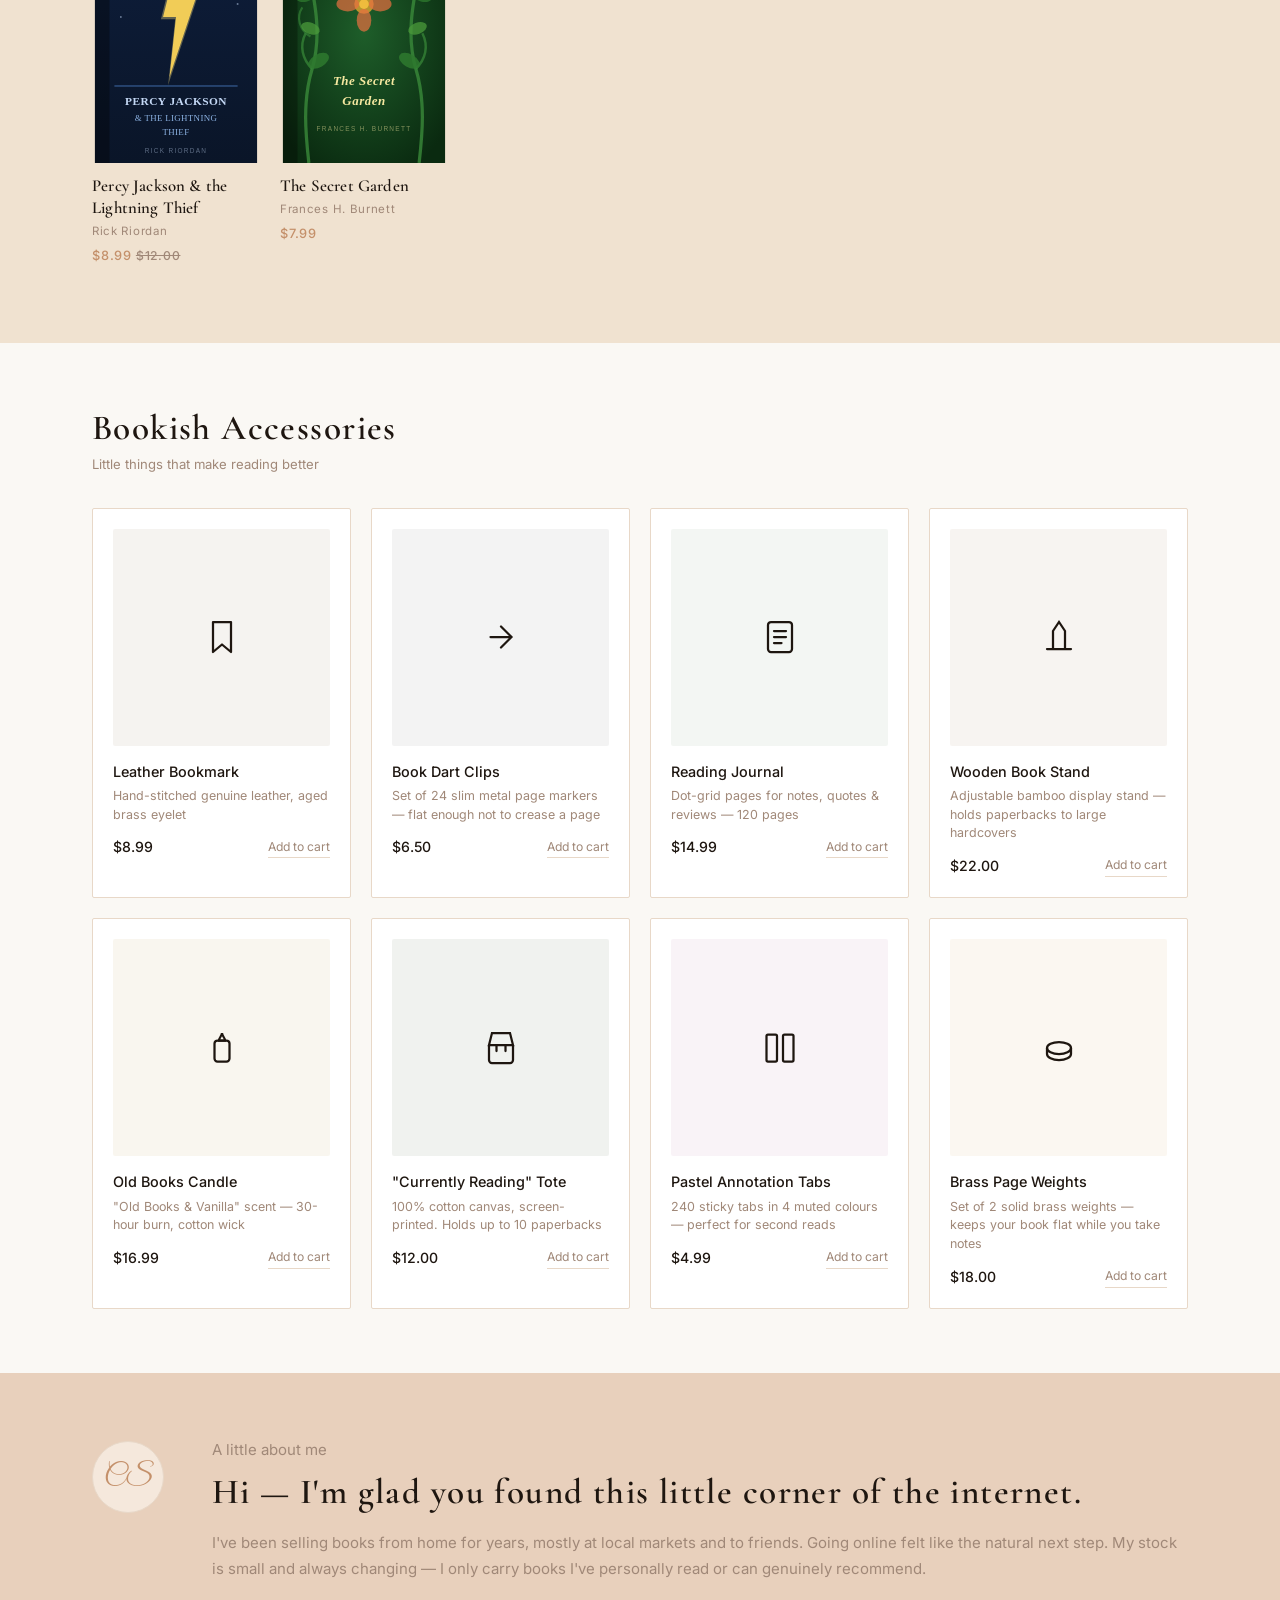
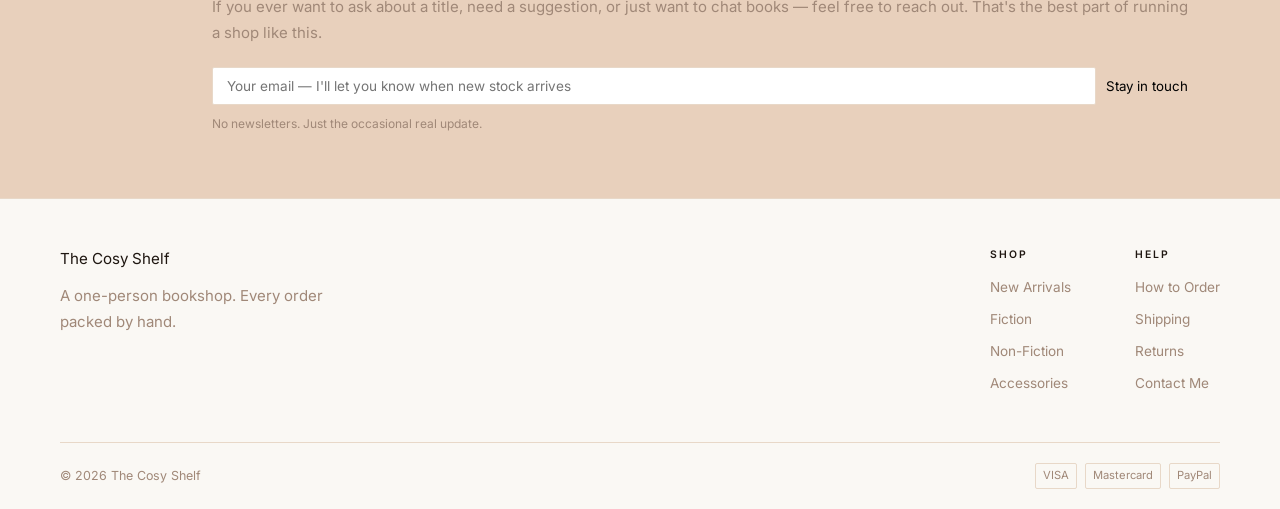
==== commit 0741ce04: "Add files via upload" ====
--- a/index.html
+++ b/index.html
@@ -105,6 +105,7 @@
 </section>
 
 <!-- ======== NEW ARRIVALS ======== -->
+<div class="band band-white">
 <section class="section" id="new-arrivals">
   <div class="section-head">
     <div>
@@ -115,10 +116,10 @@
   </div>
   <div class="shelf-scroll" id="newArrivalsShelf"></div>
 </section>
-
-<hr class="divider" />
+</div>
 
 <!-- ======== GENRES ======== -->
+<div class="band band-warm">
 <section class="section" id="genres">
   <div class="section-head">
     <h2 class="section-title">Browse by Genre</h2>
@@ -171,10 +172,10 @@
   </div>
   <div class="books-grid" id="allBooksGrid"></div>
 </section>
-
-<hr class="divider" />
+</div>
 
 <!-- ======== ACCESSORIES ======== -->
+<div class="band band-cream">
 <section class="section" id="accessories">
   <div class="section-head">
     <div>
@@ -184,10 +185,10 @@
   </div>
   <div class="accessories-grid" id="accessoriesGrid"></div>
 </section>
-
-<hr class="divider" />
+</div>
 
 <!-- ======== ABOUT ======== -->
+<div class="band band-tan">
 <section class="section about-section" id="about">
   <div class="about-inner">
     <div class="about-initials">CS</div>
@@ -204,6 +205,7 @@
     </div>
   </div>
 </section>
+</div>
 
 <!-- ======== FOOTER ======== -->
 <footer class="footer">
--- a/style.css
+++ b/style.css
@@ -216,6 +216,13 @@
 }
 .see-all:hover { color: var(--accent); border-color: var(--accent); }
 
+/* ── Color bands (full-width alternating section backgrounds) ── */
+.band { width: 100%; }
+.band-white  { background: #FFFFFF; }
+.band-cream  { background: var(--bg); }
+.band-warm   { background: #F0E2D0; }
+.band-tan    { background: #E8D0BC; }
+
 .divider { border: none; border-top: 1px solid var(--border); margin: 0 32px; }
 
 /* ============================================
@@ -421,7 +428,7 @@
 /* ============================================
    ABOUT
    ============================================ */
-.about-section { background: var(--bg-alt); border-radius: 2px; }
+.about-section { background: transparent; }
 .about-inner {
   display: flex; gap: 48px; align-items: flex-start;
 }
@@ -450,6 +457,7 @@
    FOOTER
    ============================================ */
 .footer {
+  background: #FAF8F4;
   border-top: 1px solid var(--border);
   padding: 48px 32px 0; margin-top: 0;
 }
